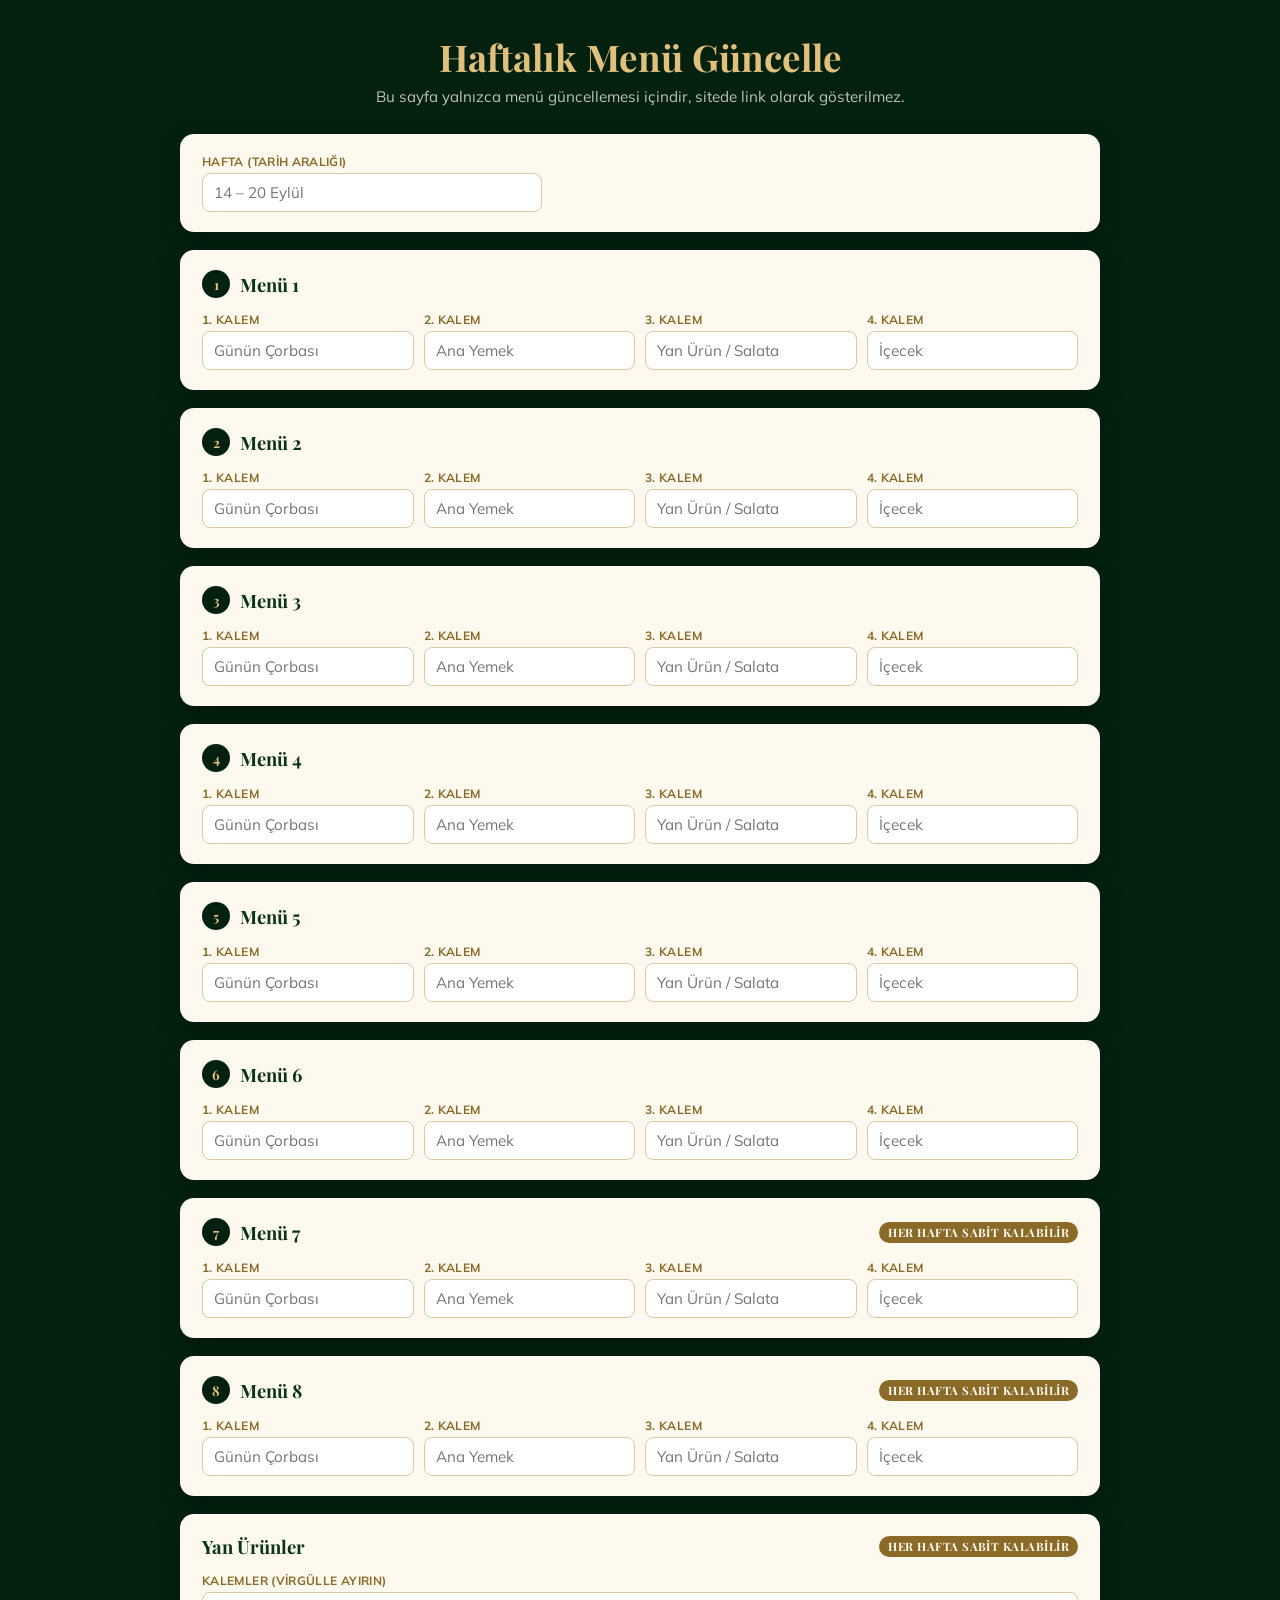
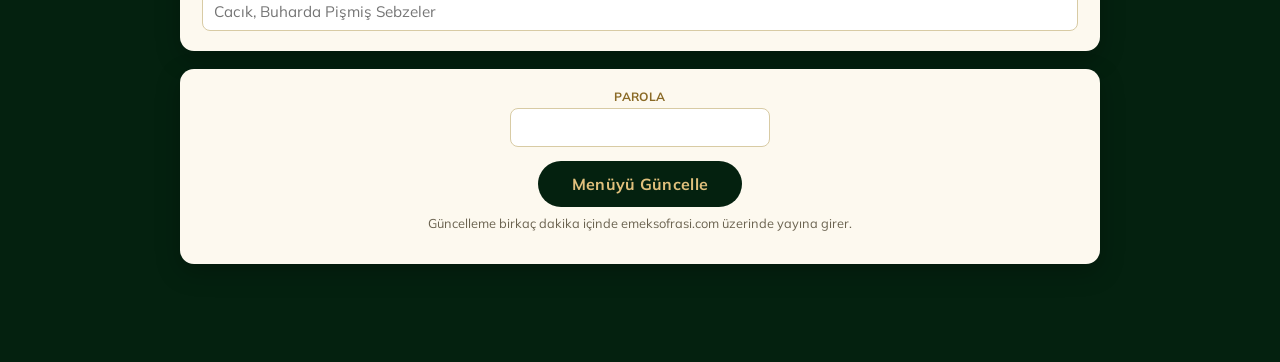
==== menu-guncelle.html @ 89a20a80 "feat: haftalık menü güncelleme yönetim paneli ekle menu-guncelle.html — nav'da linksiz, parola korum" ====
<!DOCTYPE html>
<html lang="tr">
<head>
<meta charset="UTF-8">
<meta name="viewport" content="width=device-width, initial-scale=1.0">
<title>Menü Güncelle | Emek Sofrası</title>
<meta name="robots" content="noindex, nofollow">
<link rel="icon" href="images/emek_sofrasi_logo.png">
<link rel="preconnect" href="https://fonts.googleapis.com">
<link rel="preconnect" href="https://fonts.gstatic.com" crossorigin>
<link href="https://fonts.googleapis.com/css2?family=Playfair+Display:wght@600;700&family=Mulish:wght@400;600;700&display=swap" rel="stylesheet">
<style>
  :root{
    --green:#04210f;
    --green-2:#0a3319;
    --gold:#e0c07c;
    --gold-2:#8a6a26;
    --cream:#fdf9ef;
    --ink:#1f3d2a;
    --line:#d8cba4;
    --danger:#b23b3b;
    --ok:#2f7a4d;
  }
  *{box-sizing:border-box;}
  body{
    margin:0;
    background:var(--green);
    color:var(--cream);
    font-family:"Mulish",system-ui,sans-serif;
    min-height:100svh;
    padding:32px 16px 80px;
  }
  h1{
    font-family:"Playfair Display",serif;
    font-size:clamp(1.5rem,1.1rem + 1.6vw,2.3rem);
    color:var(--gold);
    margin:0 0 6px;
    text-align:center;
  }
  .sub{
    text-align:center;
    color:var(--cream);
    opacity:0.75;
    margin:0 0 28px;
    font-size:0.95rem;
  }
  form{
    max-width:920px;
    margin:0 auto;
  }
  .card{
    background:var(--cream);
    color:var(--ink);
    border-radius:14px;
    padding:20px 22px;
    margin-bottom:18px;
    box-shadow:0 8px 24px rgba(0,0,0,0.25);
  }
  .card h2{
    font-family:"Playfair Display",serif;
    font-size:1.15rem;
    margin:0 0 14px;
    color:var(--green-2);
    display:flex;
    align-items:center;
    gap:10px;
  }
  .card h2 .no{
    background:var(--green);
    color:var(--gold);
    font-size:0.85rem;
    width:28px;
    height:28px;
    border-radius:50%;
    display:inline-flex;
    align-items:center;
    justify-content:center;
    flex-shrink:0;
  }
  .fixed-badge{
    font-size:0.72rem;
    font-weight:700;
    text-transform:uppercase;
    letter-spacing:0.04em;
    background:var(--gold-2);
    color:var(--cream);
    padding:3px 9px;
    border-radius:999px;
    margin-left:auto;
  }
  .fields{
    display:grid;
    grid-template-columns:repeat(auto-fit,minmax(180px,1fr));
    gap:10px;
  }
  label.field-label{
    display:block;
    font-size:0.75rem;
    color:var(--gold-2);
    font-weight:700;
    text-transform:uppercase;
    letter-spacing:0.03em;
    margin-bottom:4px;
  }
  input[type="text"],input[type="password"]{
    width:100%;
    padding:9px 11px;
    border:1px solid var(--line);
    border-radius:8px;
    font:inherit;
    font-size:0.95rem;
    background:#fff;
    color:var(--ink);
  }
  input[type="text"]:focus,input[type="password"]:focus{
    outline:2px solid var(--green-2);
    outline-offset:1px;
  }
  input[disabled]{
    background:#ece6d4;
    color:#8a8270;
  }
  .hafta-row{
    max-width:340px;
  }
  .yan-row{
    max-width:100%;
  }
  .hint{
    font-size:0.8rem;
    color:#6b6350;
    margin-top:8px;
  }
  .submit-card{
    text-align:center;
  }
  .submit-card input[type="password"]{
    max-width:260px;
    margin:0 auto 14px;
    display:block;
    text-align:center;
  }
  button{
    background:var(--green);
    color:var(--gold);
    border:none;
    padding:13px 34px;
    border-radius:999px;
    font:inherit;
    font-weight:700;
    font-size:1rem;
    letter-spacing:0.02em;
    cursor:pointer;
    transition:opacity .15s;
  }
  button:hover{opacity:0.88;}
  button:disabled{opacity:0.5;cursor:not-allowed;}
  #status{
    max-width:920px;
    margin:14px auto 0;
    padding:12px 16px;
    border-radius:10px;
    font-weight:600;
    text-align:center;
    display:none;
  }
  #status.show{display:block;}
  #status.ok{background:var(--ok);color:#fff;}
  #status.err{background:var(--danger);color:#fff;}
  #status.pending{background:var(--gold-2);color:var(--cream);}
</style>
</head>
<body>

<h1>Haftalık Menü Güncelle</h1>
<p class="sub">Bu sayfa yalnızca menü güncellemesi içindir, sitede link olarak gösterilmez.</p>

<form id="menu-form">
  <div class="card">
    <div class="fields hafta-row">
      <div>
        <label class="field-label" for="hafta">Hafta (tarih aralığı)</label>
        <input type="text" id="hafta" name="hafta" placeholder="14 – 20 Eylül" required>
      </div>
    </div>
  </div>

  <div id="menuler-wrap"></div>

  <div class="card">
    <h2>Yan Ürünler <span class="fixed-badge">Her Hafta Sabit Kalabilir</span></h2>
    <div class="fields yan-row">
      <div>
        <label class="field-label" for="yanUrunler">Kalemler (virgülle ayırın)</label>
        <input type="text" id="yanUrunler" name="yanUrunler" placeholder="Cacık, Buharda Pişmiş Sebzeler" required>
      </div>
    </div>
  </div>

  <div class="card submit-card">
    <label class="field-label" for="password">Parola</label>
    <input type="password" id="password" name="password" required>
    <button type="submit" id="submit-btn">Menüyü Güncelle</button>
    <p class="hint">Güncelleme birkaç dakika içinde emeksofrasi.com üzerinde yayına girer.</p>
  </div>
</form>

<div id="status"></div>

<script src="js/menu-data.js"></script>
<script>
(function () {
  "use strict";

  // n8n workflow aktive edilip webhook production URL'i teyit edilince
  // bu satır gerekirse güncellenir.
  var WEBHOOK_URL = "https://n8n.yunusemreaydin.co/webhook/menu-guncelle";

  var wrap = document.getElementById("menuler-wrap");
  var form = document.getElementById("menu-form");
  var statusEl = document.getElementById("status");
  var submitBtn = document.getElementById("submit-btn");

  var KALEM_PLACEHOLDER = ["Günün Çorbası", "Ana Yemek", "Yan Ürün / Salata", "İçecek"];

  function buildMenuCard(no) {
    var card = document.createElement("div");
    card.className = "card";

    var h2 = document.createElement("h2");
    var span = document.createElement("span");
    span.className = "no";
    span.textContent = no;
    h2.appendChild(span);
    h2.appendChild(document.createTextNode("Menü " + no));
    if (no === 7 || no === 8) {
      var badge = document.createElement("span");
      badge.className = "fixed-badge";
      badge.textContent = "Her Hafta Sabit Kalabilir";
      h2.appendChild(badge);
    }
    card.appendChild(h2);

    var fields = document.createElement("div");
    fields.className = "fields";
    for (var i = 0; i < 4; i++) {
      var field = document.createElement("div");
      var label = document.createElement("label");
      label.className = "field-label";
      label.textContent = (i + 1) + ". Kalem";
      var input = document.createElement("input");
      input.type = "text";
      input.required = true;
      input.placeholder = KALEM_PLACEHOLDER[i];
      input.setAttribute("data-menu", no);
      input.setAttribute("data-kalem-index", i);
      field.appendChild(label);
      field.appendChild(input);
      fields.appendChild(field);
    }
    card.appendChild(fields);
    return card;
  }

  for (var m = 1; m <= 8; m++) {
    wrap.appendChild(buildMenuCard(m));
  }

  function prefill() {
    var data = window.MENU_DATA;
    if (!data) return;
    document.getElementById("hafta").value = data.hafta || "";
    document.getElementById("yanUrunler").value = (data.yanUrunler || []).join(", ");
    (data.menuler || []).forEach(function (menu) {
      var inputs = document.querySelectorAll('input[data-menu="' + menu.no + '"]');
      (menu.kalemler || []).forEach(function (val, i) {
        if (inputs[i]) inputs[i].value = val;
      });
    });
  }
  prefill();

  function showStatus(kind, text) {
    statusEl.className = "show " + kind;
    statusEl.textContent = text;
  }

  form.addEventListener("submit", function (e) {
    e.preventDefault();

    var menuler = [];
    for (var no = 1; no <= 8; no++) {
      var inputs = document.querySelectorAll('input[data-menu="' + no + '"]');
      var kalemler = [];
      for (var i = 0; i < inputs.length; i++) kalemler.push(inputs[i].value.trim());
      menuler.push({ no: no, kalemler: kalemler });
    }

    var yanUrunler = document.getElementById("yanUrunler").value
      .split(",")
      .map(function (s) { return s.trim(); })
      .filter(Boolean);

    var payload = {
      password: document.getElementById("password").value,
      hafta: document.getElementById("hafta").value.trim(),
      menuler: menuler,
      yanUrunler: yanUrunler
    };

    submitBtn.disabled = true;
    showStatus("pending", "Güncelleniyor…");

    fetch(WEBHOOK_URL, {
      method: "POST",
      headers: { "Content-Type": "application/json" },
      body: JSON.stringify(payload)
    })
      .then(function (res) { return res.json().catch(function () { return {}; }); })
      .then(function (data) {
        submitBtn.disabled = false;
        if (data && data.ok) {
          showStatus("ok", "✅ Menü güncellendi. Birkaç dakika içinde sitede görünecek.");
        } else {
          showStatus("err", "⚠️ " + (data && data.error ? data.error : "Güncelleme başarısız oldu."));
        }
      })
      .catch(function () {
        submitBtn.disabled = false;
        showStatus("err", "⚠️ Sunucuya ulaşılamadı. Bağlantını kontrol edip tekrar dene.");
      });
  });
})();
</script>
</body>
</html>
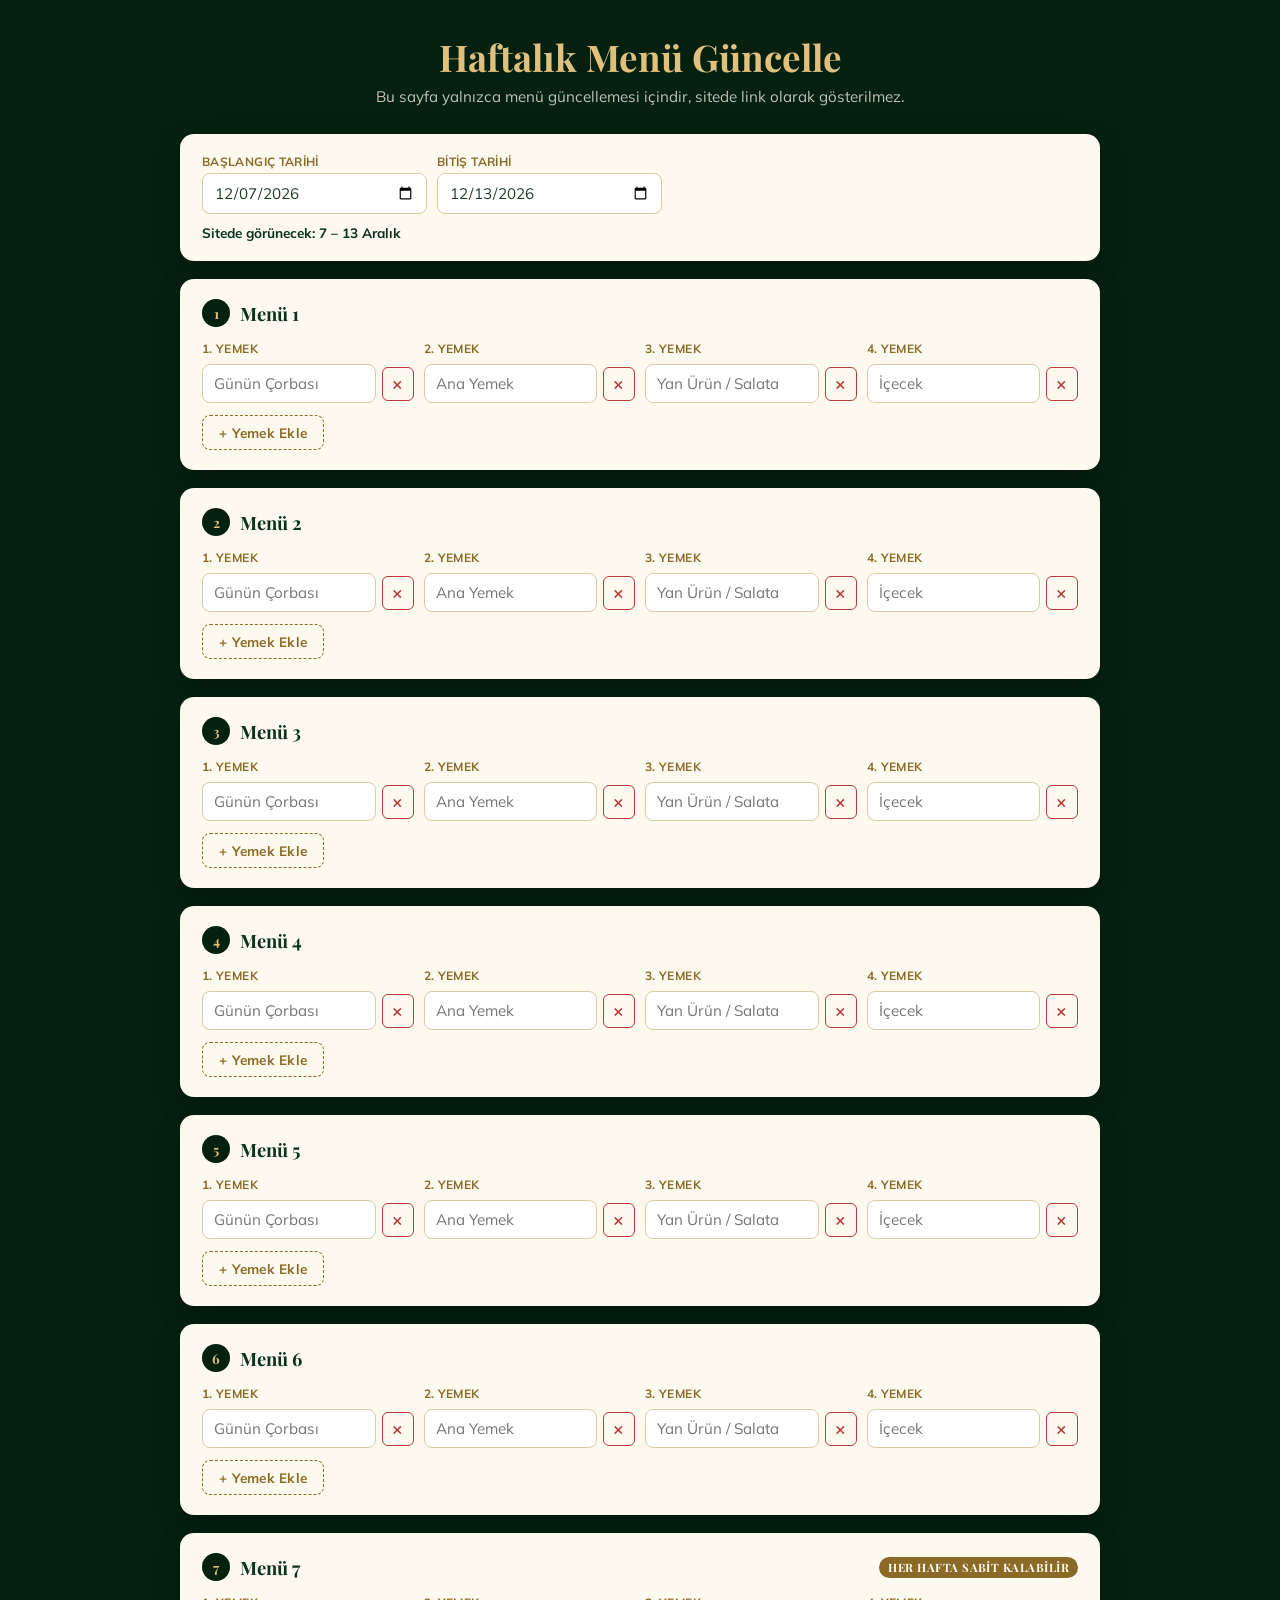
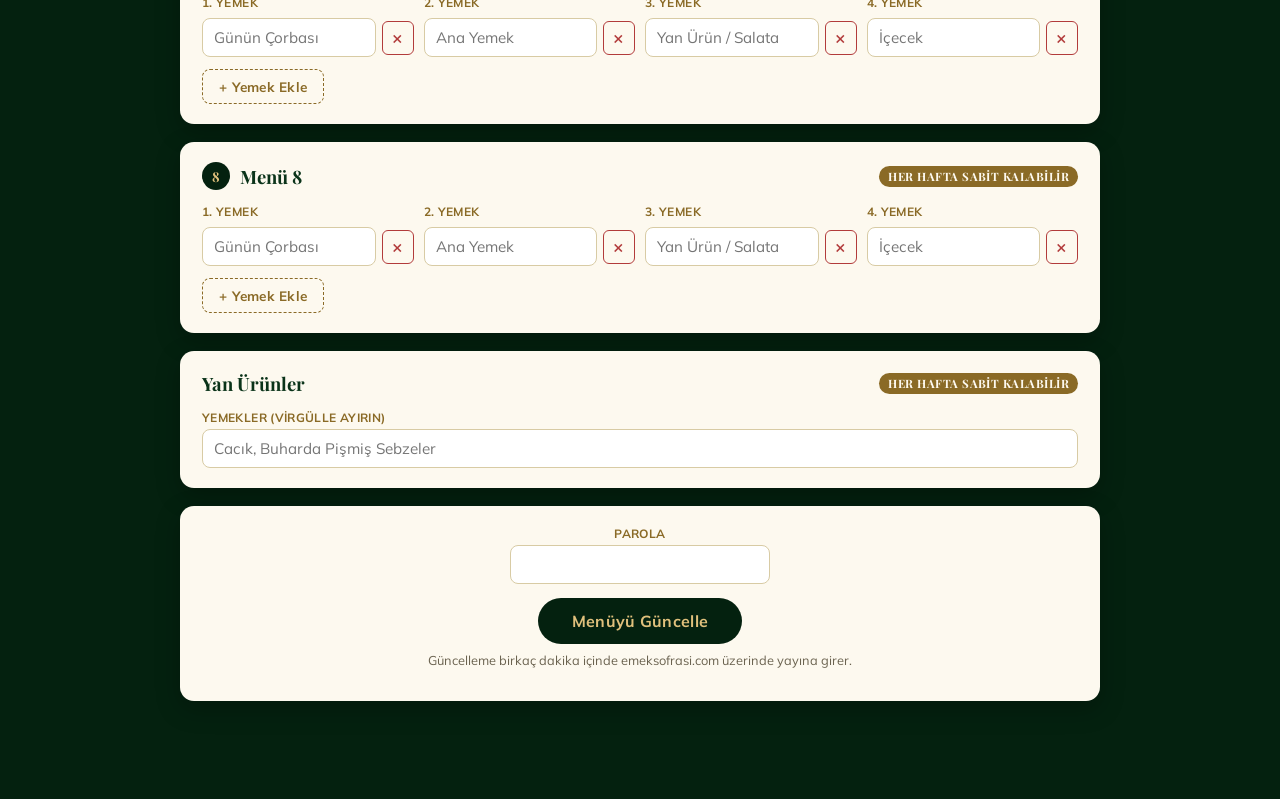
==== commit 0f46ea70: "feat: menü panelinde tarih seçici ve dinamik yemek alanları Hafta artık başlangıç/bitiş tarihi seçil" ====
--- a/menu-guncelle.html
+++ b/menu-guncelle.html
@@ -102,7 +102,7 @@
     letter-spacing:0.03em;
     margin-bottom:4px;
   }
-  input[type="text"],input[type="password"]{
+  input[type="text"],input[type="password"],input[type="date"]{
     width:100%;
     padding:9px 11px;
     border:1px solid var(--line);
@@ -112,7 +112,7 @@
     background:#fff;
     color:var(--ink);
   }
-  input[type="text"]:focus,input[type="password"]:focus{
+  input[type="text"]:focus,input[type="password"]:focus,input[type="date"]:focus{
     outline:2px solid var(--green-2);
     outline-offset:1px;
   }
@@ -121,16 +121,62 @@
     color:#8a8270;
   }
   .hafta-row{
-    max-width:340px;
+    max-width:460px;
   }
   .yan-row{
     max-width:100%;
+  }
+  .hafta-preview{
+    font-size:0.85rem;
+    color:var(--green-2);
+    font-weight:700;
+    margin:10px 0 0;
   }
   .hint{
     font-size:0.8rem;
     color:#6b6350;
     margin-top:8px;
   }
+  .food-row{
+    display:flex;
+    flex-direction:column;
+    gap:4px;
+  }
+  .food-input-row{
+    display:flex;
+    gap:6px;
+    align-items:center;
+  }
+  .food-input-row input{
+    flex:1;
+  }
+  .remove-food{
+    flex-shrink:0;
+    background:transparent;
+    border:1px solid var(--danger);
+    color:var(--danger);
+    border-radius:6px;
+    width:32px;
+    height:34px;
+    font-size:1.1rem;
+    line-height:1;
+    padding:0;
+    cursor:pointer;
+  }
+  .remove-food:hover{background:var(--danger);color:#fff;}
+  .add-food-btn{
+    margin-top:12px;
+    background:transparent;
+    border:1.5px dashed var(--gold-2);
+    color:var(--gold-2);
+    padding:8px 16px;
+    border-radius:8px;
+    font:inherit;
+    font-weight:700;
+    font-size:0.85rem;
+    cursor:pointer;
+  }
+  .add-food-btn:hover{background:var(--gold-2);color:var(--cream);}
   .submit-card{
     text-align:center;
   }
@@ -179,10 +225,15 @@
   <div class="card">
     <div class="fields hafta-row">
       <div>
-        <label class="field-label" for="hafta">Hafta (tarih aralığı)</label>
-        <input type="text" id="hafta" name="hafta" placeholder="14 – 20 Eylül" required>
+        <label class="field-label" for="haftaBaslangic">Başlangıç Tarihi</label>
+        <input type="date" id="haftaBaslangic" name="haftaBaslangic" required>
+      </div>
+      <div>
+        <label class="field-label" for="haftaBitis">Bitiş Tarihi</label>
+        <input type="date" id="haftaBitis" name="haftaBitis" required>
       </div>
     </div>
+    <p class="hafta-preview" id="hafta-preview"></p>
   </div>
 
   <div id="menuler-wrap"></div>
@@ -191,7 +242,7 @@
     <h2>Yan Ürünler <span class="fixed-badge">Her Hafta Sabit Kalabilir</span></h2>
     <div class="fields yan-row">
       <div>
-        <label class="field-label" for="yanUrunler">Kalemler (virgülle ayırın)</label>
+        <label class="field-label" for="yanUrunler">Yemekler (virgülle ayırın)</label>
         <input type="text" id="yanUrunler" name="yanUrunler" placeholder="Cacık, Buharda Pişmiş Sebzeler" required>
       </div>
     </div>
@@ -221,7 +272,53 @@
   var statusEl = document.getElementById("status");
   var submitBtn = document.getElementById("submit-btn");
 
-  var KALEM_PLACEHOLDER = ["Günün Çorbası", "Ana Yemek", "Yan Ürün / Salata", "İçecek"];
+  var YEMEK_PLACEHOLDER = ["Günün Çorbası", "Ana Yemek", "Yan Ürün / Salata", "İçecek"];
+
+  function renumber(container) {
+    var labels = container.querySelectorAll(".field-label");
+    for (var i = 0; i < labels.length; i++) labels[i].textContent = (i + 1) + ". Yemek";
+    var removeBtns = container.querySelectorAll(".remove-food");
+    for (var j = 0; j < removeBtns.length; j++) {
+      removeBtns[j].style.visibility = removeBtns.length > 1 ? "visible" : "hidden";
+    }
+  }
+
+  function addFoodField(container, placeholder, value) {
+    var row = document.createElement("div");
+    row.className = "food-row";
+
+    var label = document.createElement("label");
+    label.className = "field-label";
+    label.textContent = "Yemek";
+    row.appendChild(label);
+
+    var inputRow = document.createElement("div");
+    inputRow.className = "food-input-row";
+
+    var input = document.createElement("input");
+    input.type = "text";
+    input.required = true;
+    input.placeholder = placeholder || "Ek Yemek";
+    if (value) input.value = value;
+    inputRow.appendChild(input);
+
+    var removeBtn = document.createElement("button");
+    removeBtn.type = "button";
+    removeBtn.className = "remove-food";
+    removeBtn.textContent = "×";
+    removeBtn.title = "Bu yemeği kaldır";
+    removeBtn.addEventListener("click", function () {
+      if (container.querySelectorAll(".food-row").length <= 1) return;
+      row.remove();
+      renumber(container);
+    });
+    inputRow.appendChild(removeBtn);
+
+    row.appendChild(inputRow);
+    container.appendChild(row);
+    renumber(container);
+    return input;
+  }
 
   function buildMenuCard(no) {
     var card = document.createElement("div");
@@ -243,38 +340,85 @@
 
     var fields = document.createElement("div");
     fields.className = "fields";
+    fields.setAttribute("data-menu", no);
     for (var i = 0; i < 4; i++) {
-      var field = document.createElement("div");
-      var label = document.createElement("label");
-      label.className = "field-label";
-      label.textContent = (i + 1) + ". Kalem";
-      var input = document.createElement("input");
-      input.type = "text";
-      input.required = true;
-      input.placeholder = KALEM_PLACEHOLDER[i];
-      input.setAttribute("data-menu", no);
-      input.setAttribute("data-kalem-index", i);
-      field.appendChild(label);
-      field.appendChild(input);
-      fields.appendChild(field);
+      addFoodField(fields, YEMEK_PLACEHOLDER[i]);
     }
     card.appendChild(fields);
+
+    var addBtn = document.createElement("button");
+    addBtn.type = "button";
+    addBtn.className = "add-food-btn";
+    addBtn.textContent = "+ Yemek Ekle";
+    addBtn.addEventListener("click", function () { addFoodField(fields); });
+    card.appendChild(addBtn);
+
     return card;
   }
 
   for (var m = 1; m <= 8; m++) {
     wrap.appendChild(buildMenuCard(m));
   }
+
+  var MONTHS = ["Ocak", "Şubat", "Mart", "Nisan", "Mayıs", "Haziran", "Temmuz", "Ağustos", "Eylül", "Ekim", "Kasım", "Aralık"];
+
+  function pad(n) { return n < 10 ? "0" + n : "" + n; }
+  function toISODate(d) { return d.getFullYear() + "-" + pad(d.getMonth() + 1) + "-" + pad(d.getDate()); }
+
+  function formatHaftaText(startStr, endStr) {
+    if (!startStr || !endStr) return "";
+    var s = new Date(startStr + "T00:00:00");
+    var e = new Date(endStr + "T00:00:00");
+    if (isNaN(s.getTime()) || isNaN(e.getTime())) return "";
+    var sd = s.getDate(), sm = MONTHS[s.getMonth()], sy = s.getFullYear();
+    var ed = e.getDate(), em = MONTHS[e.getMonth()], ey = e.getFullYear();
+    if (sy !== ey) return sd + " " + sm + " " + sy + " – " + ed + " " + em + " " + ey;
+    if (sm !== em) return sd + " " + sm + " – " + ed + " " + em;
+    return sd + " – " + ed + " " + em;
+  }
+
+  var startInput = document.getElementById("haftaBaslangic");
+  var endInput = document.getElementById("haftaBitis");
+  var haftaPreview = document.getElementById("hafta-preview");
+
+  function updateHaftaPreview() {
+    var text = formatHaftaText(startInput.value, endInput.value);
+    haftaPreview.textContent = text ? ("Sitede görünecek: " + text) : "";
+  }
+  startInput.addEventListener("change", updateHaftaPreview);
+  endInput.addEventListener("change", updateHaftaPreview);
+
+  // Varsayılan: bugünden sonraki ilk Pazartesi – Pazar (bir sonraki hafta)
+  (function setDefaultDates() {
+    var today = new Date();
+    var day = today.getDay();
+    var diffToMonday = (8 - day) % 7;
+    if (diffToMonday === 0) diffToMonday = 7;
+    var nextMonday = new Date(today);
+    nextMonday.setDate(today.getDate() + diffToMonday);
+    var nextSunday = new Date(nextMonday);
+    nextSunday.setDate(nextMonday.getDate() + 6);
+    startInput.value = toISODate(nextMonday);
+    endInput.value = toISODate(nextSunday);
+    updateHaftaPreview();
+  })();
 
   function prefill() {
     var data = window.MENU_DATA;
     if (!data) return;
-    document.getElementById("hafta").value = data.hafta || "";
     document.getElementById("yanUrunler").value = (data.yanUrunler || []).join(", ");
     (data.menuler || []).forEach(function (menu) {
-      var inputs = document.querySelectorAll('input[data-menu="' + menu.no + '"]');
-      (menu.kalemler || []).forEach(function (val, i) {
-        if (inputs[i]) inputs[i].value = val;
+      var container = document.querySelector('.fields[data-menu="' + menu.no + '"]');
+      if (!container) return;
+      var items = menu.kalemler || [];
+      var inputs = container.querySelectorAll("input");
+      // Gerekirse fazladan alan ekle (4'ten fazla yemek varsa)
+      while (inputs.length < items.length) {
+        addFoodField(container);
+        inputs = container.querySelectorAll("input");
+      }
+      inputs.forEach(function (input, i) {
+        if (items[i] !== undefined) input.value = items[i];
       });
     });
   }
@@ -288,11 +432,21 @@
   form.addEventListener("submit", function (e) {
     e.preventDefault();
 
+    var hafta = formatHaftaText(startInput.value, endInput.value);
+    if (!hafta) {
+      showStatus("err", "⚠️ Başlangıç ve bitiş tarihini seç.");
+      return;
+    }
+
     var menuler = [];
     for (var no = 1; no <= 8; no++) {
-      var inputs = document.querySelectorAll('input[data-menu="' + no + '"]');
+      var container = document.querySelector('.fields[data-menu="' + no + '"]');
+      var inputs = container.querySelectorAll("input");
       var kalemler = [];
-      for (var i = 0; i < inputs.length; i++) kalemler.push(inputs[i].value.trim());
+      for (var i = 0; i < inputs.length; i++) {
+        var v = inputs[i].value.trim();
+        if (v) kalemler.push(v);
+      }
       menuler.push({ no: no, kalemler: kalemler });
     }
 
@@ -303,7 +457,7 @@
 
     var payload = {
       password: document.getElementById("password").value,
-      hafta: document.getElementById("hafta").value.trim(),
+      hafta: hafta,
       menuler: menuler,
       yanUrunler: yanUrunler
     };
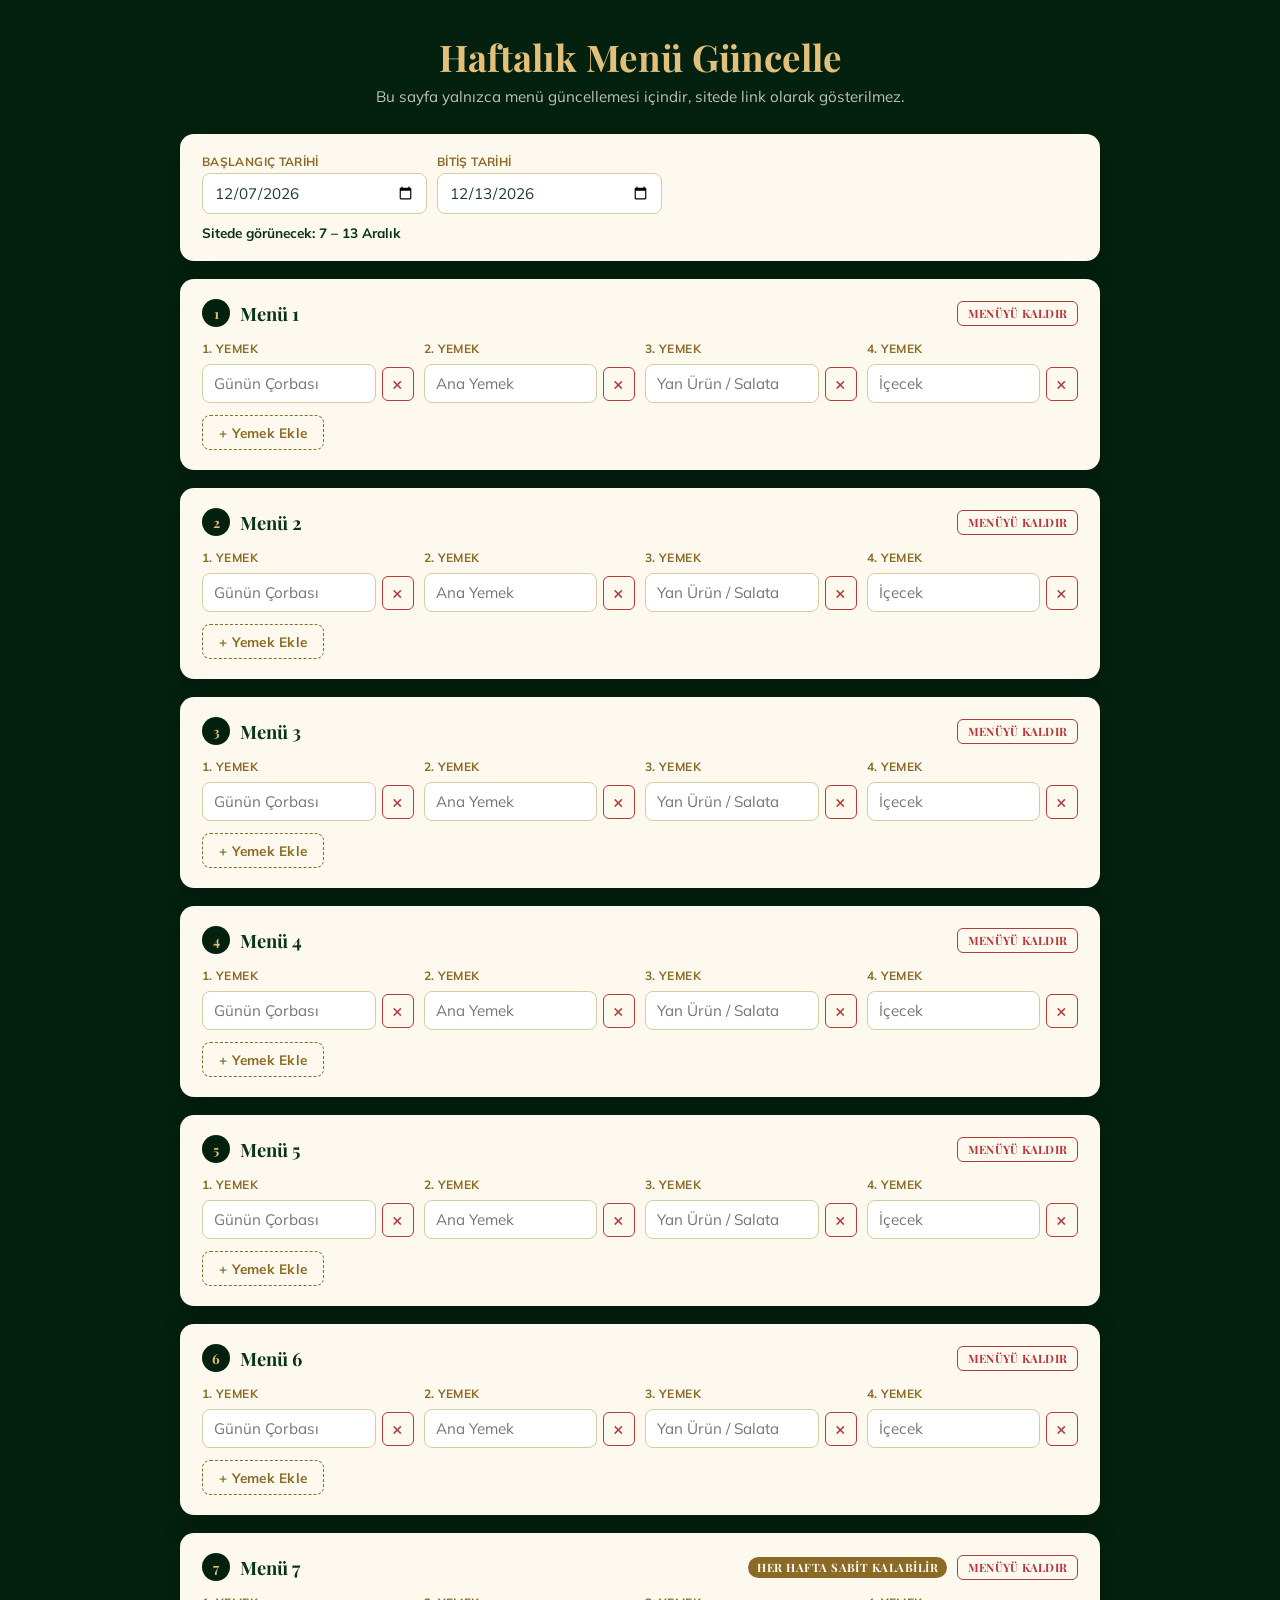
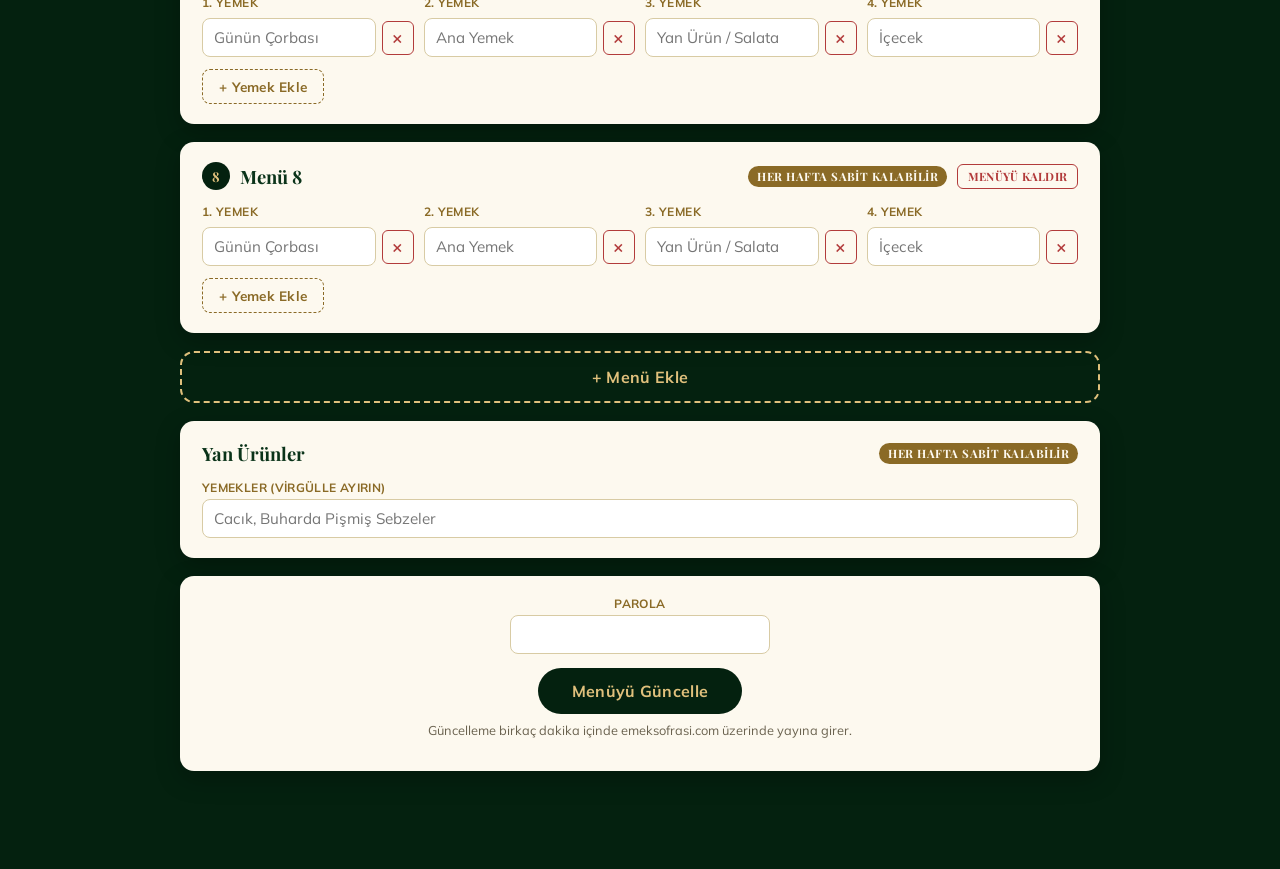
==== commit ae69a5d3: "feat: menü sayısını esnek hale getir (8 ile sınırlı değil) - js/menu.js: kitap karuseli artık menule" ====
--- a/menu-guncelle.html
+++ b/menu-guncelle.html
@@ -177,6 +177,41 @@
     cursor:pointer;
   }
   .add-food-btn:hover{background:var(--gold-2);color:var(--cream);}
+  .card-h2-actions{
+    margin-left:auto;
+    display:flex;
+    align-items:center;
+    gap:10px;
+  }
+  .remove-menu-btn{
+    background:transparent;
+    border:1px solid var(--danger);
+    color:var(--danger);
+    border-radius:6px;
+    padding:4px 10px;
+    font-size:0.72rem;
+    font-weight:700;
+    text-transform:uppercase;
+    letter-spacing:0.02em;
+    cursor:pointer;
+  }
+  .remove-menu-btn:hover{background:var(--danger);color:#fff;}
+  .add-menu-btn{
+    display:block;
+    width:100%;
+    max-width:920px;
+    margin:4px auto 18px;
+    background:transparent;
+    border:2px dashed var(--gold);
+    color:var(--gold);
+    padding:14px;
+    border-radius:14px;
+    font:inherit;
+    font-weight:700;
+    font-size:1rem;
+    cursor:pointer;
+  }
+  .add-menu-btn:hover{background:rgba(224,192,124,0.12);}
   .submit-card{
     text-align:center;
   }
@@ -238,6 +273,8 @@
 
   <div id="menuler-wrap"></div>
 
+  <button type="button" class="add-menu-btn" id="add-menu-btn">+ Menü Ekle</button>
+
   <div class="card">
     <h2>Yan Ürünler <span class="fixed-badge">Her Hafta Sabit Kalabilir</span></h2>
     <div class="fields yan-row">
@@ -320,7 +357,7 @@
     return input;
   }
 
-  function buildMenuCard(no) {
+  function buildMenuCard(no, foodCount) {
     var card = document.createElement("div");
     card.className = "card";
 
@@ -329,36 +366,85 @@
     span.className = "no";
     span.textContent = no;
     h2.appendChild(span);
-    h2.appendChild(document.createTextNode("Menü " + no));
-    if (no === 7 || no === 8) {
+
+    var titleText = document.createElement("span");
+    titleText.className = "menu-title-text";
+    titleText.textContent = "Menü " + no;
+    h2.appendChild(titleText);
+
+    var actions = document.createElement("div");
+    actions.className = "card-h2-actions";
+    var removeBtn = document.createElement("button");
+    removeBtn.type = "button";
+    removeBtn.className = "remove-menu-btn";
+    removeBtn.textContent = "Menüyü Kaldır";
+    removeBtn.addEventListener("click", function () {
+      if (wrap.querySelectorAll(":scope > .card").length <= 1) return;
+      card.remove();
+      renumberMenus();
+    });
+    actions.appendChild(removeBtn);
+    h2.appendChild(actions);
+    card.appendChild(h2);
+
+    var fields = document.createElement("div");
+    fields.className = "fields";
+    fields.setAttribute("data-menu", no);
+    for (var i = 0; i < (foodCount || 4); i++) {
+      addFoodField(fields, YEMEK_PLACEHOLDER[i]);
+    }
+    card.appendChild(fields);
+
+    var addFoodBtn = document.createElement("button");
+    addFoodBtn.type = "button";
+    addFoodBtn.className = "add-food-btn";
+    addFoodBtn.textContent = "+ Yemek Ekle";
+    addFoodBtn.addEventListener("click", function () { addFoodField(fields); });
+    card.appendChild(addFoodBtn);
+
+    return card;
+  }
+
+  function renumberMenus() {
+    var cards = wrap.querySelectorAll(":scope > .card");
+    cards.forEach(function (card, i) {
+      var no = i + 1;
+      card.querySelector(".no").textContent = no;
+      card.querySelector(".menu-title-text").textContent = "Menü " + no;
+      card.querySelector(".fields").setAttribute("data-menu", no);
+    });
+    updateFixedBadges();
+  }
+
+  function updateFixedBadges() {
+    var cards = Array.prototype.slice.call(wrap.querySelectorAll(":scope > .card"));
+    cards.forEach(function (card) {
+      var existing = card.querySelector(".fixed-badge");
+      if (existing) existing.remove();
+    });
+    var lastTwo = cards.slice(-2);
+    lastTwo.forEach(function (card) {
       var badge = document.createElement("span");
       badge.className = "fixed-badge";
       badge.textContent = "Her Hafta Sabit Kalabilir";
-      h2.appendChild(badge);
-    }
-    card.appendChild(h2);
-
-    var fields = document.createElement("div");
-    fields.className = "fields";
-    fields.setAttribute("data-menu", no);
-    for (var i = 0; i < 4; i++) {
-      addFoodField(fields, YEMEK_PLACEHOLDER[i]);
-    }
-    card.appendChild(fields);
-
-    var addBtn = document.createElement("button");
-    addBtn.type = "button";
-    addBtn.className = "add-food-btn";
-    addBtn.textContent = "+ Yemek Ekle";
-    addBtn.addEventListener("click", function () { addFoodField(fields); });
-    card.appendChild(addBtn);
-
-    return card;
-  }
-
-  for (var m = 1; m <= 8; m++) {
+      var actions = card.querySelector(".card-h2-actions");
+      actions.insertBefore(badge, actions.firstChild);
+    });
+  }
+
+  function addMenuCard(foodCount) {
+    var no = wrap.querySelectorAll(":scope > .card").length + 1;
+    wrap.appendChild(buildMenuCard(no, foodCount));
+    updateFixedBadges();
+  }
+
+  var initialCount = (window.MENU_DATA && window.MENU_DATA.menuler && window.MENU_DATA.menuler.length) || 8;
+  for (var m = 1; m <= initialCount; m++) {
     wrap.appendChild(buildMenuCard(m));
   }
+  updateFixedBadges();
+
+  document.getElementById("add-menu-btn").addEventListener("click", function () { addMenuCard(); });
 
   var MONTHS = ["Ocak", "Şubat", "Mart", "Nisan", "Mayıs", "Haziran", "Temmuz", "Ağustos", "Eylül", "Ekim", "Kasım", "Aralık"];
 
@@ -439,16 +525,17 @@
     }
 
     var menuler = [];
-    for (var no = 1; no <= 8; no++) {
-      var container = document.querySelector('.fields[data-menu="' + no + '"]');
-      var inputs = container.querySelectorAll("input");
+    var menuCards = wrap.querySelectorAll(":scope > .card");
+    menuCards.forEach(function (card, idx) {
+      var no = idx + 1;
+      var inputs = card.querySelector(".fields").querySelectorAll("input");
       var kalemler = [];
       for (var i = 0; i < inputs.length; i++) {
         var v = inputs[i].value.trim();
         if (v) kalemler.push(v);
       }
       menuler.push({ no: no, kalemler: kalemler });
-    }
+    });
 
     var yanUrunler = document.getElementById("yanUrunler").value
       .split(",")
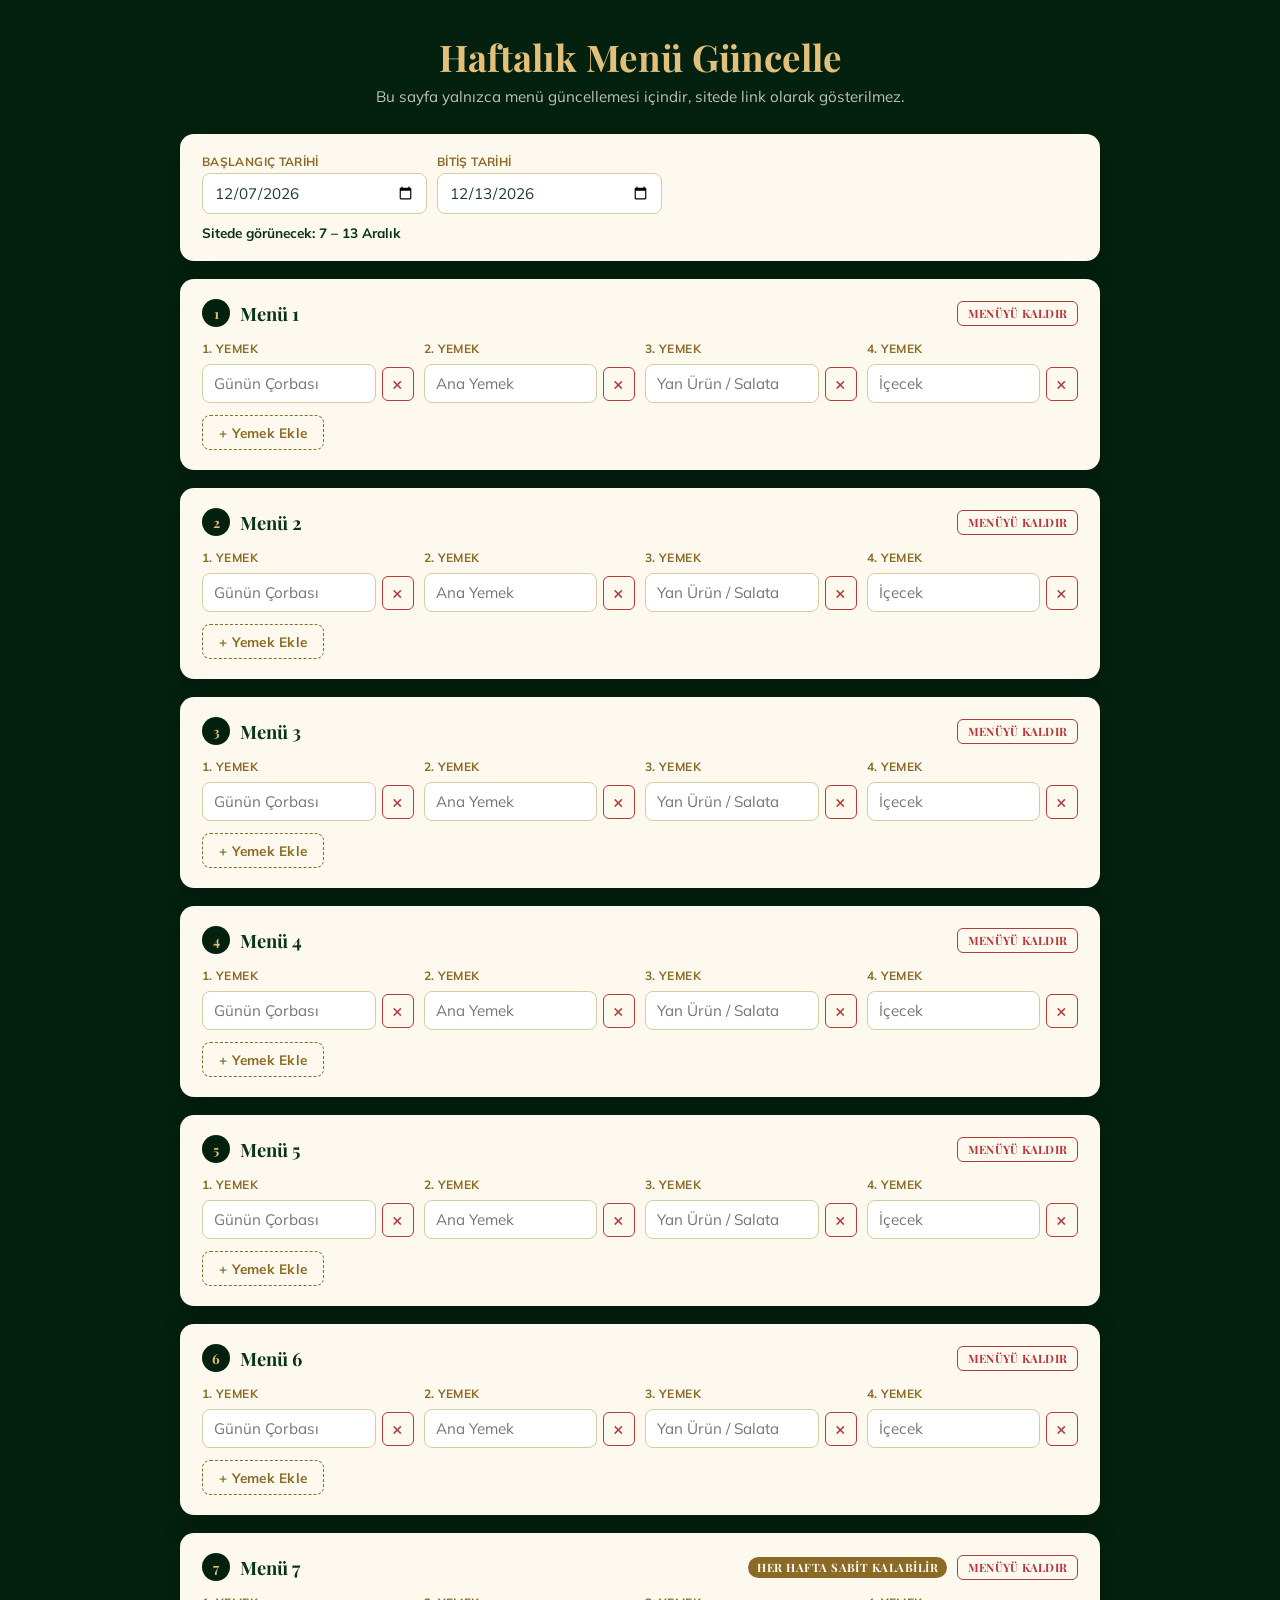
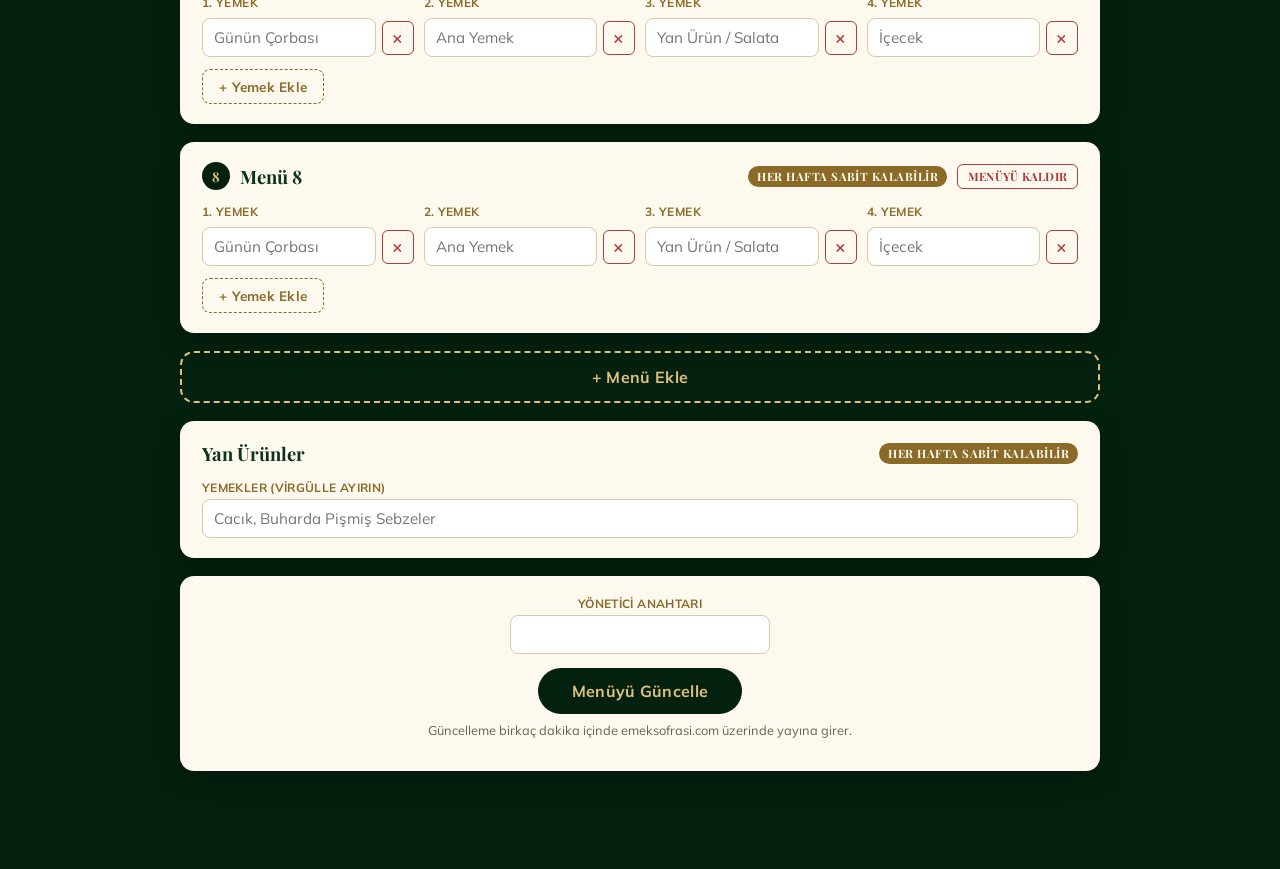
==== commit 8be5ee47: "feat: menü panelini sunucusuz, doğrudan GitHub API ile çalışır hale getir n8n webhook bağımlılığı ka" ====
--- a/menu-guncelle.html
+++ b/menu-guncelle.html
@@ -286,8 +286,8 @@
   </div>
 
   <div class="card submit-card">
-    <label class="field-label" for="password">Parola</label>
-    <input type="password" id="password" name="password" required>
+    <label class="field-label" for="password">Yönetici Anahtarı</label>
+    <input type="password" id="password" name="password" autocomplete="current-password" required>
     <button type="submit" id="submit-btn">Menüyü Güncelle</button>
     <p class="hint">Güncelleme birkaç dakika içinde emeksofrasi.com üzerinde yayına girer.</p>
   </div>
@@ -300,9 +300,8 @@
 (function () {
   "use strict";
 
-  // n8n workflow aktive edilip webhook production URL'i teyit edilince
-  // bu satır gerekirse güncellenir.
-  var WEBHOOK_URL = "https://n8n.yunusemreaydin.co/webhook/menu-guncelle";
+  var REPO = "yemre-aydin/emeksofrasi-web";
+  var FILE_PATH = "js/menu-data.js";
 
   var wrap = document.getElementById("menuler-wrap");
   var form = document.getElementById("menu-form");
@@ -542,35 +541,114 @@
       .map(function (s) { return s.trim(); })
       .filter(Boolean);
 
-    var payload = {
-      password: document.getElementById("password").value,
-      hafta: hafta,
-      menuler: menuler,
-      yanUrunler: yanUrunler
+    for (var mi = 0; mi < menuler.length; mi++) {
+      if (!menuler[mi].kalemler.length) {
+        showStatus("err", "⚠️ Menü " + menuler[mi].no + " için en az 1 yemek gir (ya da menüyü kaldır).");
+        return;
+      }
+    }
+    if (!yanUrunler.length) {
+      showStatus("err", "⚠️ Yan ürünler boş olamaz.");
+      return;
+    }
+
+    var token = document.getElementById("password").value.trim();
+    var apiUrl = "https://api.github.com/repos/" + REPO + "/contents/" + FILE_PATH;
+    var headers = {
+      "Authorization": "Bearer " + token,
+      "Accept": "application/vnd.github+json"
     };
 
     submitBtn.disabled = true;
     showStatus("pending", "Güncelleniyor…");
 
-    fetch(WEBHOOK_URL, {
-      method: "POST",
-      headers: { "Content-Type": "application/json" },
-      body: JSON.stringify(payload)
-    })
-      .then(function (res) { return res.json().catch(function () { return {}; }); })
-      .then(function (data) {
+    function fail(text) {
+      submitBtn.disabled = false;
+      showStatus("err", "⚠️ " + text);
+    }
+
+    fetch(apiUrl + "?ref=main&t=" + Date.now(), { headers: headers })
+      .then(function (res) {
+        if (res.status === 401 || res.status === 403) throw new Error("Anahtar geçersiz veya süresi dolmuş.");
+        if (!res.ok) throw new Error("Mevcut menü dosyası okunamadı (" + res.status + ").");
+        return res.json();
+      })
+      .then(function (current) {
+        return fetch(apiUrl, {
+          method: "PUT",
+          headers: Object.assign({ "Content-Type": "application/json" }, headers),
+          body: JSON.stringify({
+            message: "chore: haftalık menü güncellemesi (" + hafta + ") — admin panel",
+            content: toBase64(buildFile(hafta, menuler, yanUrunler)),
+            sha: current.sha,
+            branch: "main"
+          })
+        });
+      })
+      .then(function (res) {
+        if (res.status === 401 || res.status === 403) throw new Error("Bu anahtarın yazma yetkisi yok.");
+        if (!res.ok) throw new Error("Menü kaydedilemedi (" + res.status + ").");
         submitBtn.disabled = false;
-        if (data && data.ok) {
-          showStatus("ok", "✅ Menü güncellendi. Birkaç dakika içinde sitede görünecek.");
-        } else {
-          showStatus("err", "⚠️ " + (data && data.error ? data.error : "Güncelleme başarısız oldu."));
-        }
+        showStatus("ok", "✅ Menü güncellendi. Birkaç dakika içinde sitede görünecek.");
       })
-      .catch(function () {
-        submitBtn.disabled = false;
-        showStatus("err", "⚠️ Sunucuya ulaşılamadı. Bağlantını kontrol edip tekrar dene.");
+      .catch(function (err) {
+        if (err instanceof TypeError) fail("İnternet bağlantısı kurulamadı, tekrar dene.");
+        else fail(err.message);
       });
   });
+
+  function esc(s) { return String(s).replace(/\\/g, "\\\\").replace(/"/g, '\\"'); }
+
+  function toBase64(str) {
+    return btoa(unescape(encodeURIComponent(str)));
+  }
+
+  function buildFile(hafta, menuler, yanUrunler) {
+    var menulerLines = menuler.map(function (m) {
+      var kalemStr = m.kalemler.map(function (k) { return '"' + esc(k) + '"'; }).join(", ");
+      return "    { no: " + m.no + ", kalemler: [" + kalemStr + "] }";
+    }).join(",\n");
+    var yanStr = yanUrunler.map(function (y) { return '"' + esc(y) + '"'; }).join(", ");
+
+    return [
+      "/* ==========================================================================",
+      "   EMEK SOFRASI — HAFTALIK MENÜ VERİSİ",
+      "   --------------------------------------------------------------------------",
+      "   Bu dosya menu-guncelle.html yönetim paneli üzerinden otomatik güncellenir.",
+      "   Elle düzenleme gerekirse aynı yapıyı koruyun.",
+      "",
+      "   KURALLAR",
+      "   - Sitede FİYAT gösterilmez.",
+      "   - Menü sayısı haftadan haftaya değişebilir. Gün kavramı yok.",
+      "   - Pazar günü işletme kapalıdır; menü yerine karşılama mesajları gösterilir.",
+      "   ========================================================================== */",
+      "",
+      "window.MENU_DATA = {",
+      '  hafta: "' + esc(hafta) + '",',
+      "",
+      "  menuler: [",
+      menulerLines,
+      "  ],",
+      "",
+      "  yanUrunler: [" + yanStr + "],",
+      "",
+      "  /* Pazar — restoran kapalı */",
+      "  pazar: {",
+      '    baslik: "Pazar",',
+      "    mesajlar: [",
+      '      { baslik: "Günün Dileği", metin: "Güzel bir pazar geçirin." },',
+      '      { baslik: "Günün Tadı", metin: "Sevdiklerinizle keyfini çıkarın." },',
+      '      { baslik: "Haftanın Daveti", metin: "Yeni haftada soframıza bekleriz." }',
+      "    ],",
+      '    kapanis: "Pazar günleri kapalıyız.",',
+      '    gorsel: "images/menu/pazar-gorseli.png"',
+      "  },",
+      "",
+      '  not: "Menülerimiz haftalık olarak değişiklik gösterebilir."',
+      "};",
+      ""
+    ].join("\n");
+  }
 })();
 </script>
 </body>
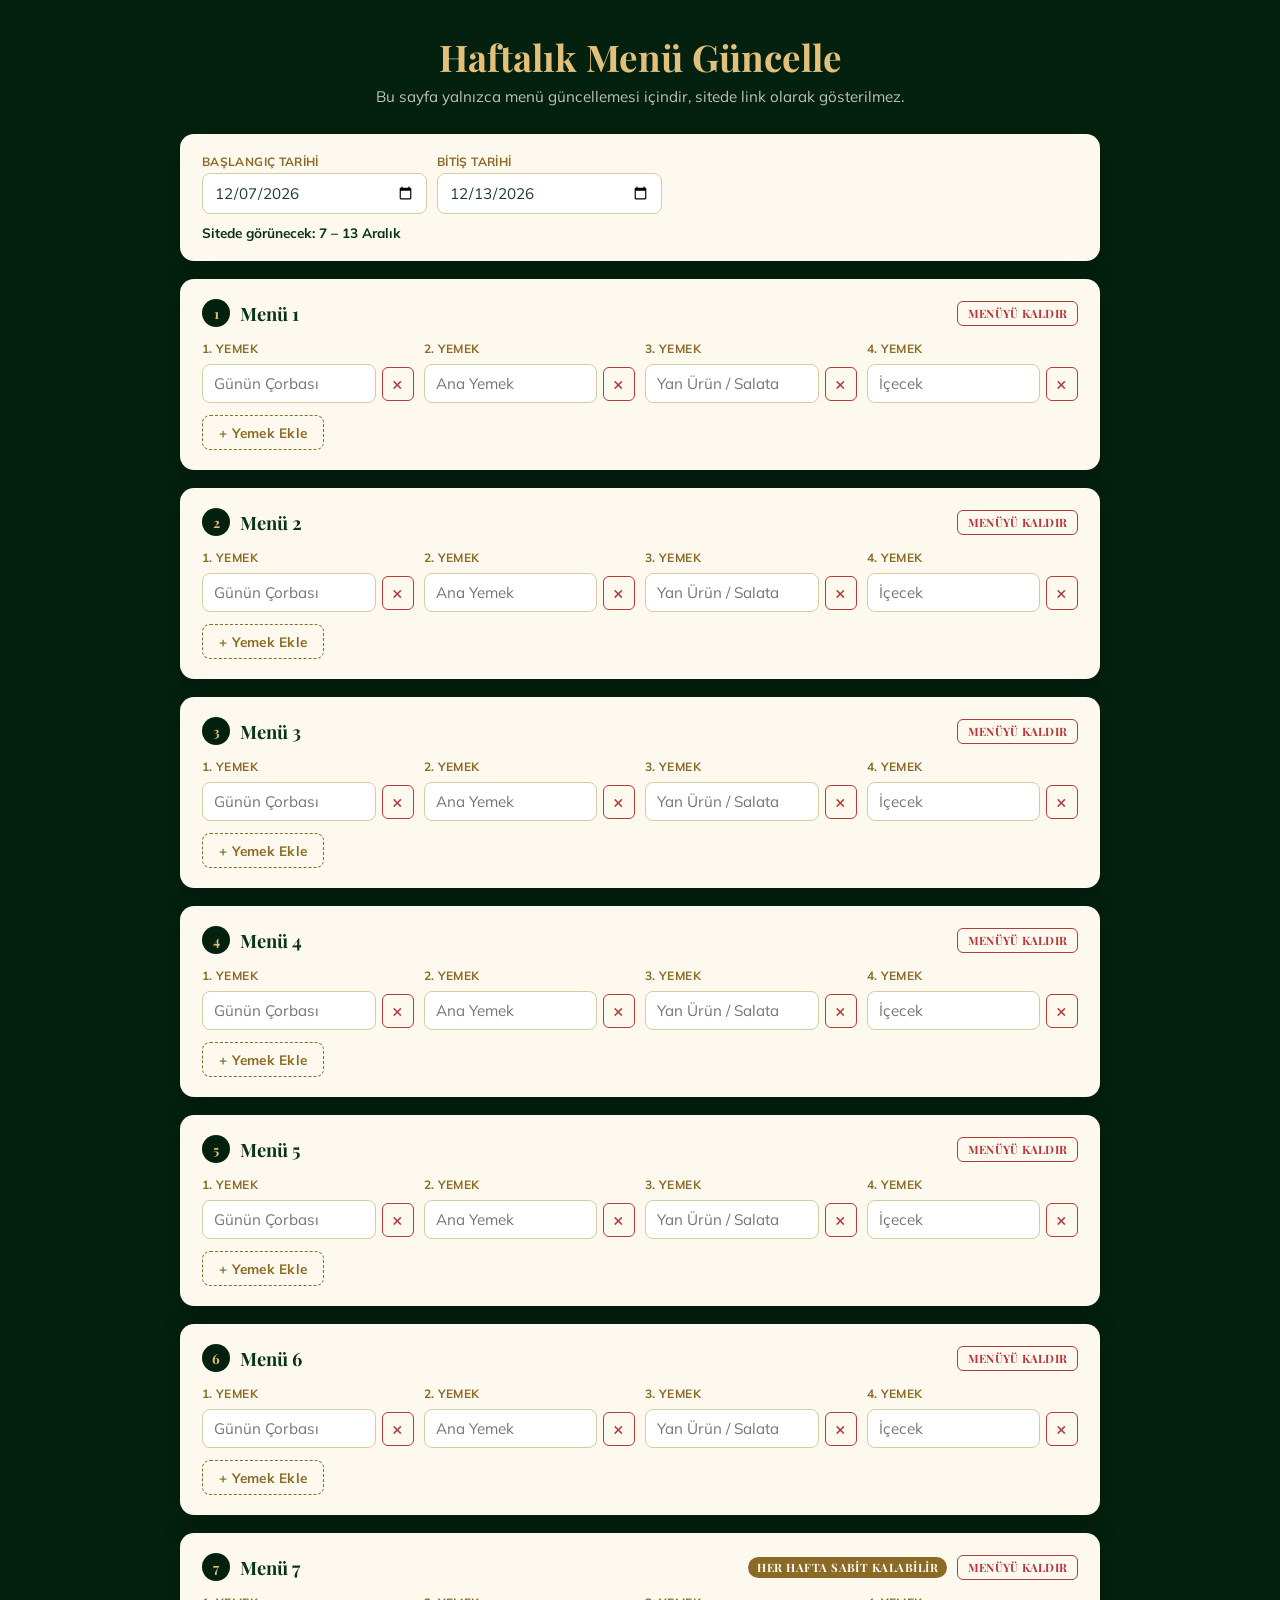
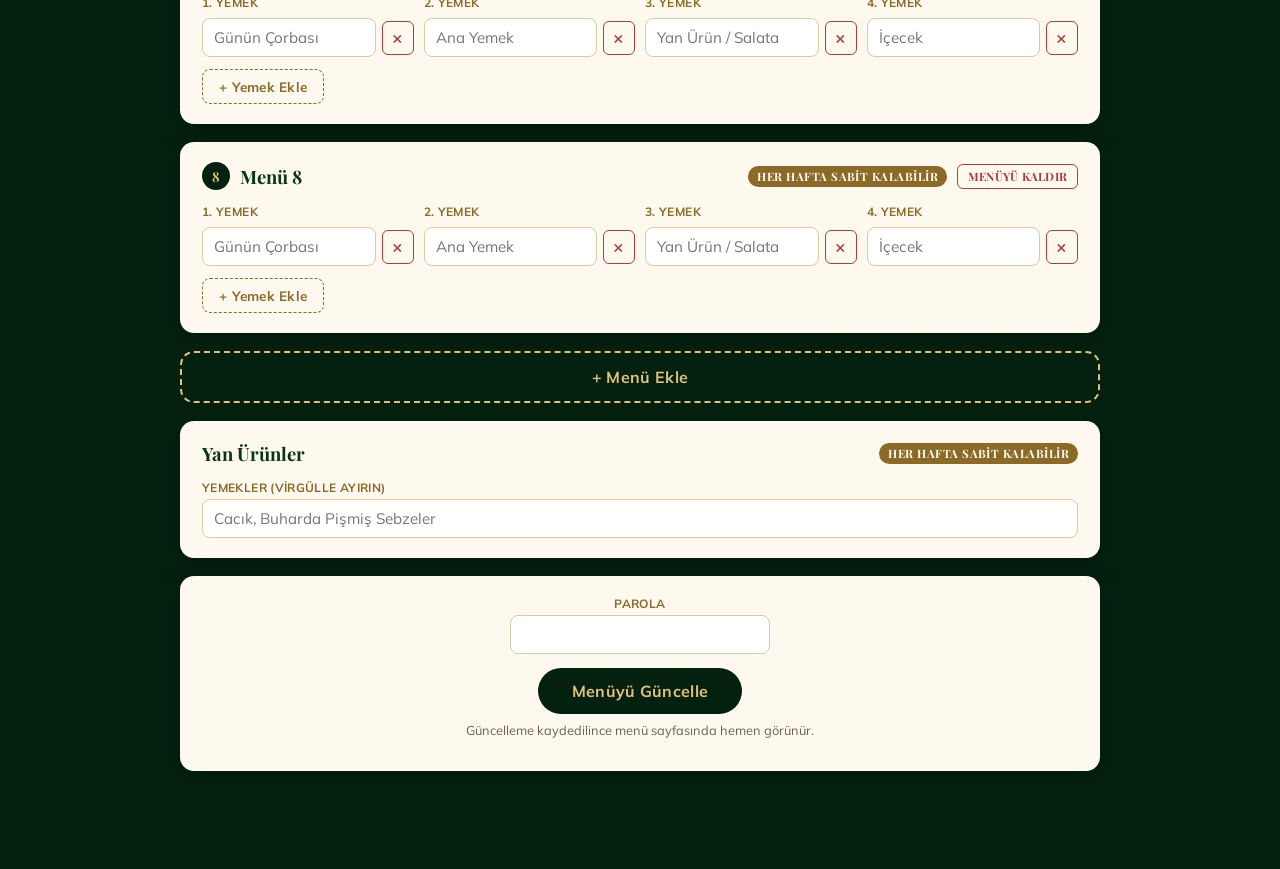
==== commit 1dc9bff5: "feat: menüyü Supabase'den oku, paneli Supabase'e bağla Menü sayfası, js/menu-config.js dolduğunda gü" ====
--- a/menu-guncelle.html
+++ b/menu-guncelle.html
@@ -286,22 +286,22 @@
   </div>
 
   <div class="card submit-card">
-    <label class="field-label" for="password">Yönetici Anahtarı</label>
+    <label class="field-label" for="password">Parola</label>
     <input type="password" id="password" name="password" autocomplete="current-password" required>
     <button type="submit" id="submit-btn">Menüyü Güncelle</button>
-    <p class="hint">Güncelleme birkaç dakika içinde emeksofrasi.com üzerinde yayına girer.</p>
+    <p class="hint">Güncelleme kaydedilince menü sayfasında hemen görünür.</p>
   </div>
 </form>
 
 <div id="status"></div>
 
 <script src="js/menu-data.js"></script>
+<script src="js/menu-config.js"></script>
 <script>
 (function () {
   "use strict";
 
-  var REPO = "yemre-aydin/emeksofrasi-web";
-  var FILE_PATH = "js/menu-data.js";
+  var CFG = window.MENU_CONFIG || {};
 
   var wrap = document.getElementById("menuler-wrap");
   var form = document.getElementById("menu-form");
@@ -439,7 +439,8 @@
 
   var initialCount = (window.MENU_DATA && window.MENU_DATA.menuler && window.MENU_DATA.menuler.length) || 8;
   for (var m = 1; m <= initialCount; m++) {
-    wrap.appendChild(buildMenuCard(m));
+    var staticItems = window.MENU_DATA && window.MENU_DATA.menuler && window.MENU_DATA.menuler[m - 1];
+    wrap.appendChild(buildMenuCard(m, staticItems && staticItems.kalemler ? staticItems.kalemler.length : 4));
   }
   updateFixedBadges();
 
@@ -488,8 +489,7 @@
     updateHaftaPreview();
   })();
 
-  function prefill() {
-    var data = window.MENU_DATA;
+  function prefill(data) {
     if (!data) return;
     document.getElementById("yanUrunler").value = (data.yanUrunler || []).join(", ");
     (data.menuler || []).forEach(function (menu) {
@@ -507,7 +507,24 @@
       });
     });
   }
-  prefill();
+  prefill(window.MENU_DATA);
+
+  if (CFG.supabaseUrl && CFG.supabaseKey) {
+    fetch(CFG.supabaseUrl + "/rest/v1/menu?id=eq.1&select=data", {
+      headers: { apikey: CFG.supabaseKey, Authorization: "Bearer " + CFG.supabaseKey },
+      cache: "no-store"
+    })
+      .then(function (r) { return r.ok ? r.json() : Promise.reject(); })
+      .then(function (rows) {
+        var d = rows && rows[0] && rows[0].data;
+        if (!d || !d.menuler || !d.menuler.length) return;
+        wrap.innerHTML = "";
+        for (var n = 1; n <= d.menuler.length; n++) wrap.appendChild(buildMenuCard(n, (d.menuler[n - 1].kalemler || []).length || 4));
+        updateFixedBadges();
+        prefill(d);
+      })
+      .catch(function () {});
+  }
 
   function showStatus(kind, text) {
     statusEl.className = "show " + kind;
@@ -552,12 +569,12 @@
       return;
     }
 
-    var token = document.getElementById("password").value.trim();
-    var apiUrl = "https://api.github.com/repos/" + REPO + "/contents/" + FILE_PATH;
-    var headers = {
-      "Authorization": "Bearer " + token,
-      "Accept": "application/vnd.github+json"
-    };
+    if (!CFG.supabaseUrl || !CFG.supabaseKey) {
+      showStatus("err", "⚠️ Menü veritabanı henüz bağlanmamış (menu-config.js boş).");
+      return;
+    }
+
+    var password = document.getElementById("password").value;
 
     submitBtn.disabled = true;
     showStatus("pending", "Güncelleniyor…");
@@ -567,88 +584,35 @@
       showStatus("err", "⚠️ " + text);
     }
 
-    fetch(apiUrl + "?ref=main&t=" + Date.now(), { headers: headers })
+    fetch(CFG.supabaseUrl + "/rest/v1/rpc/update_menu", {
+      method: "POST",
+      headers: {
+        "Content-Type": "application/json",
+        apikey: CFG.supabaseKey,
+        Authorization: "Bearer " + CFG.supabaseKey
+      },
+      body: JSON.stringify({
+        p_password: password,
+        p_data: { hafta: hafta, menuler: menuler, yanUrunler: yanUrunler }
+      })
+    })
       .then(function (res) {
-        if (res.status === 401 || res.status === 403) throw new Error("Anahtar geçersiz veya süresi dolmuş.");
-        if (!res.ok) throw new Error("Mevcut menü dosyası okunamadı (" + res.status + ").");
-        return res.json();
-      })
-      .then(function (current) {
-        return fetch(apiUrl, {
-          method: "PUT",
-          headers: Object.assign({ "Content-Type": "application/json" }, headers),
-          body: JSON.stringify({
-            message: "chore: haftalık menü güncellemesi (" + hafta + ") — admin panel",
-            content: toBase64(buildFile(hafta, menuler, yanUrunler)),
-            sha: current.sha,
-            branch: "main"
-          })
+        if (res.ok) {
+          submitBtn.disabled = false;
+          showStatus("ok", "✅ Menü güncellendi. Menü sayfasını yenileyince görünür.");
+          return;
+        }
+        return res.json().catch(function () { return {}; }).then(function (err) {
+          var msg = (err && err.message) || "";
+          if (msg.indexOf("wrong_password") !== -1) fail("Parola hatalı.");
+          else if (msg.indexOf("invalid_data") !== -1) fail("Eksik veya hatalı veri var, alanları kontrol et.");
+          else fail("Menü kaydedilemedi (" + res.status + ").");
         });
       })
-      .then(function (res) {
-        if (res.status === 401 || res.status === 403) throw new Error("Bu anahtarın yazma yetkisi yok.");
-        if (!res.ok) throw new Error("Menü kaydedilemedi (" + res.status + ").");
-        submitBtn.disabled = false;
-        showStatus("ok", "✅ Menü güncellendi. Birkaç dakika içinde sitede görünecek.");
-      })
-      .catch(function (err) {
-        if (err instanceof TypeError) fail("İnternet bağlantısı kurulamadı, tekrar dene.");
-        else fail(err.message);
+      .catch(function () {
+        fail("İnternet bağlantısı kurulamadı, tekrar dene.");
       });
   });
-
-  function esc(s) { return String(s).replace(/\\/g, "\\\\").replace(/"/g, '\\"'); }
-
-  function toBase64(str) {
-    return btoa(unescape(encodeURIComponent(str)));
-  }
-
-  function buildFile(hafta, menuler, yanUrunler) {
-    var menulerLines = menuler.map(function (m) {
-      var kalemStr = m.kalemler.map(function (k) { return '"' + esc(k) + '"'; }).join(", ");
-      return "    { no: " + m.no + ", kalemler: [" + kalemStr + "] }";
-    }).join(",\n");
-    var yanStr = yanUrunler.map(function (y) { return '"' + esc(y) + '"'; }).join(", ");
-
-    return [
-      "/* ==========================================================================",
-      "   EMEK SOFRASI — HAFTALIK MENÜ VERİSİ",
-      "   --------------------------------------------------------------------------",
-      "   Bu dosya menu-guncelle.html yönetim paneli üzerinden otomatik güncellenir.",
-      "   Elle düzenleme gerekirse aynı yapıyı koruyun.",
-      "",
-      "   KURALLAR",
-      "   - Sitede FİYAT gösterilmez.",
-      "   - Menü sayısı haftadan haftaya değişebilir. Gün kavramı yok.",
-      "   - Pazar günü işletme kapalıdır; menü yerine karşılama mesajları gösterilir.",
-      "   ========================================================================== */",
-      "",
-      "window.MENU_DATA = {",
-      '  hafta: "' + esc(hafta) + '",',
-      "",
-      "  menuler: [",
-      menulerLines,
-      "  ],",
-      "",
-      "  yanUrunler: [" + yanStr + "],",
-      "",
-      "  /* Pazar — restoran kapalı */",
-      "  pazar: {",
-      '    baslik: "Pazar",',
-      "    mesajlar: [",
-      '      { baslik: "Günün Dileği", metin: "Güzel bir pazar geçirin." },',
-      '      { baslik: "Günün Tadı", metin: "Sevdiklerinizle keyfini çıkarın." },',
-      '      { baslik: "Haftanın Daveti", metin: "Yeni haftada soframıza bekleriz." }',
-      "    ],",
-      '    kapanis: "Pazar günleri kapalıyız.",',
-      '    gorsel: "images/menu/pazar-gorseli.png"',
-      "  },",
-      "",
-      '  not: "Menülerimiz haftalık olarak değişiklik gösterebilir."',
-      "};",
-      ""
-    ].join("\n");
-  }
 })();
 </script>
 </body>
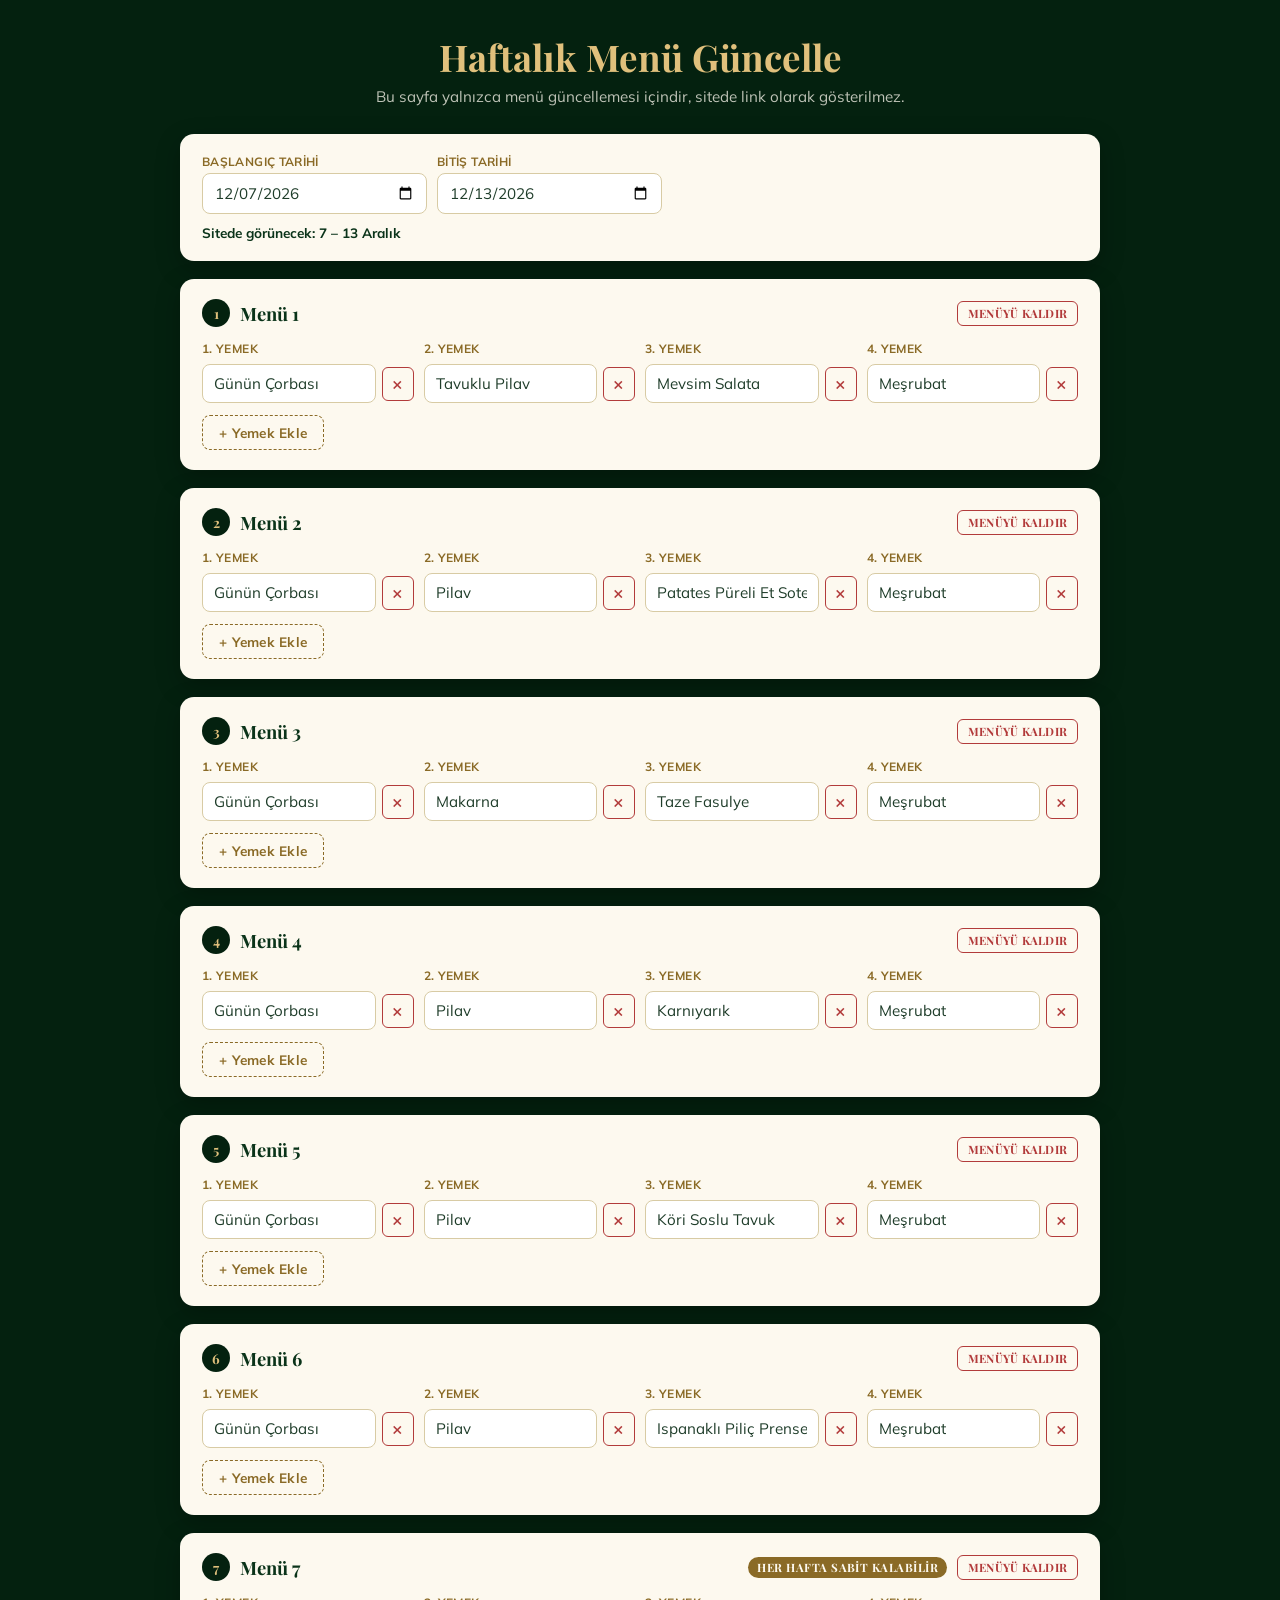
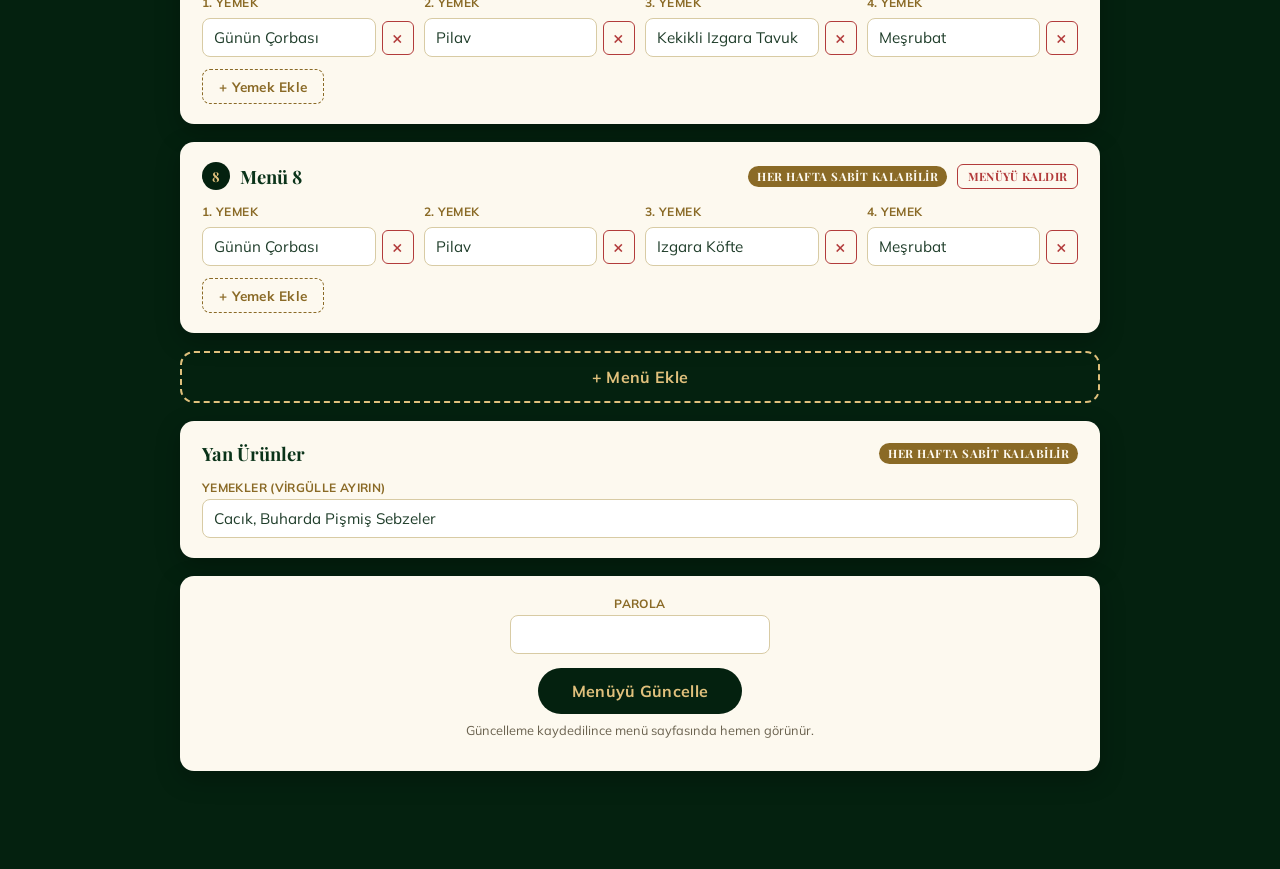
==== commit b4f3157b: "fix: Supabase publishable anahtar uyumu (Authorization başlığı yalnızca JWT ise) Yeni Supabase proje" ====
--- a/menu-guncelle.html
+++ b/menu-guncelle.html
@@ -302,6 +302,11 @@
   "use strict";
 
   var CFG = window.MENU_CONFIG || {};
+  function sbHeaders(key) {
+    var h = { apikey: key };
+    if (/^eyJ/.test(key)) h.Authorization = "Bearer " + key;
+    return h;
+  }
 
   var wrap = document.getElementById("menuler-wrap");
   var form = document.getElementById("menu-form");
@@ -511,7 +516,7 @@
 
   if (CFG.supabaseUrl && CFG.supabaseKey) {
     fetch(CFG.supabaseUrl + "/rest/v1/menu?id=eq.1&select=data", {
-      headers: { apikey: CFG.supabaseKey, Authorization: "Bearer " + CFG.supabaseKey },
+      headers: sbHeaders(CFG.supabaseKey),
       cache: "no-store"
     })
       .then(function (r) { return r.ok ? r.json() : Promise.reject(); })
@@ -586,11 +591,7 @@
 
     fetch(CFG.supabaseUrl + "/rest/v1/rpc/update_menu", {
       method: "POST",
-      headers: {
-        "Content-Type": "application/json",
-        apikey: CFG.supabaseKey,
-        Authorization: "Bearer " + CFG.supabaseKey
-      },
+      headers: Object.assign({ "Content-Type": "application/json" }, sbHeaders(CFG.supabaseKey)),
       body: JSON.stringify({
         p_password: password,
         p_data: { hafta: hafta, menuler: menuler, yanUrunler: yanUrunler }
